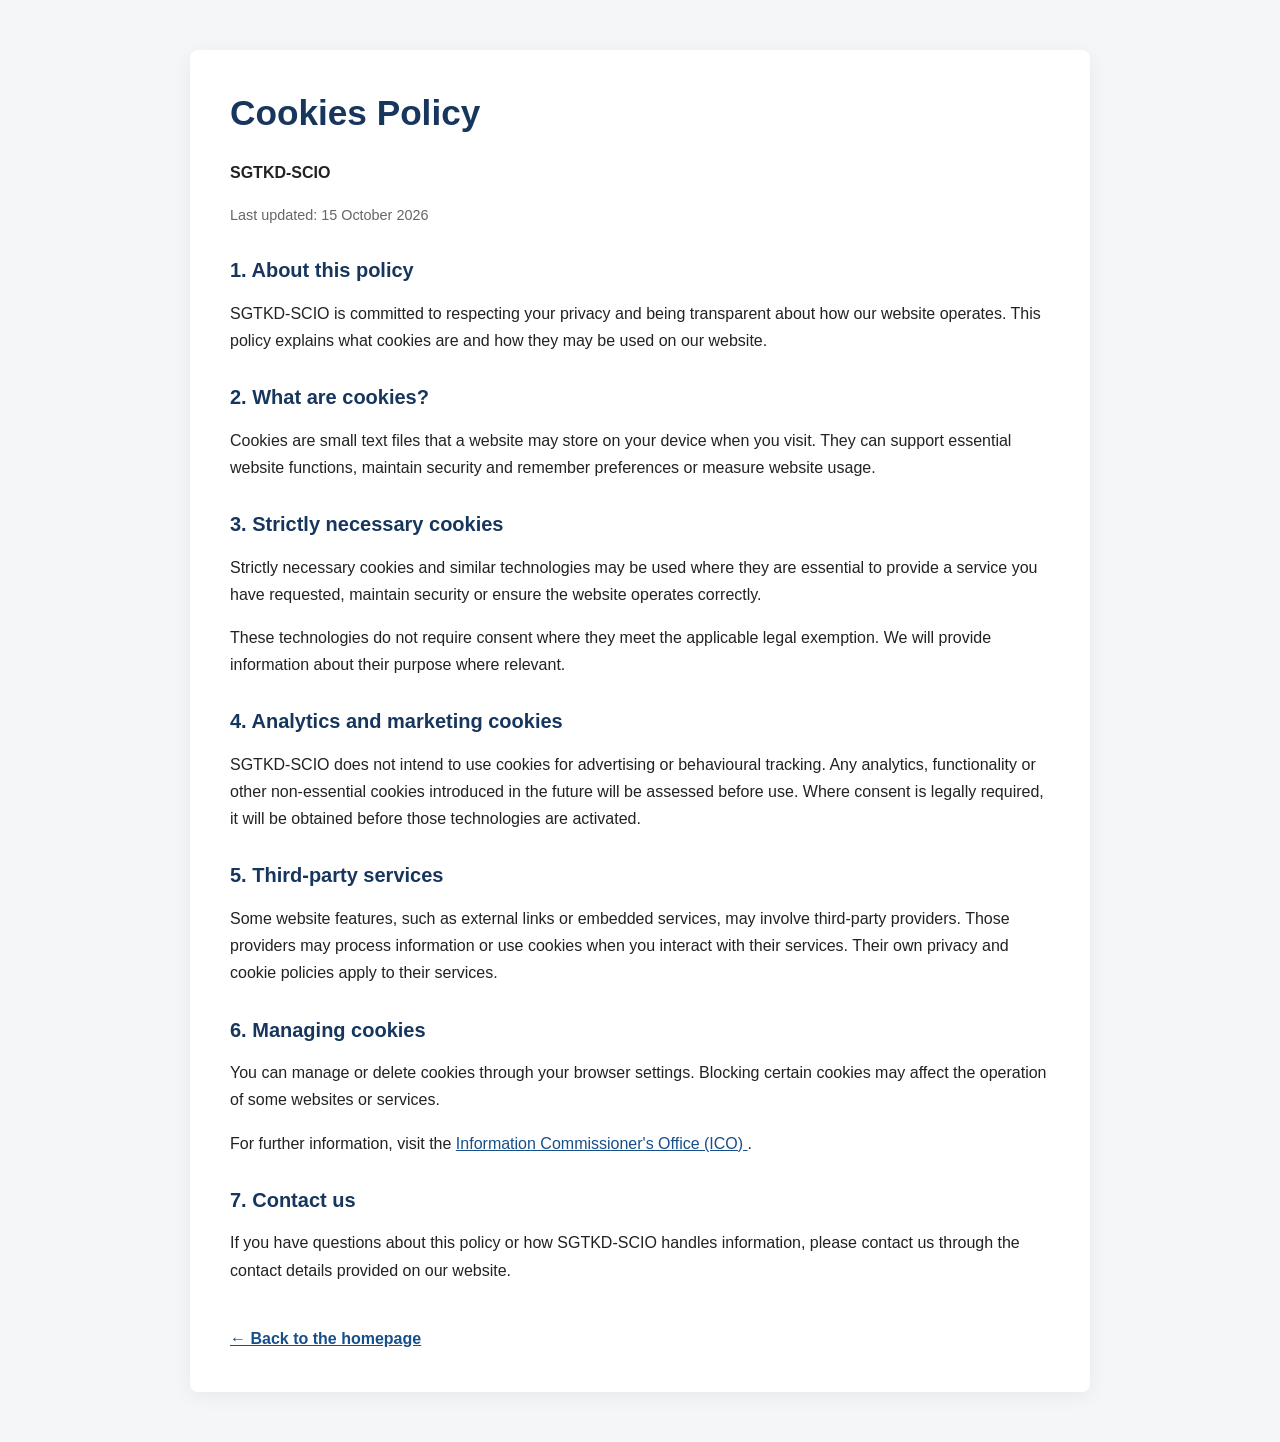
==== cookies.html @ 64c86ebf "Create cookies.html" ====
<!DOCTYPE html>
<html lang="en">
<head>
  <meta charset="UTF-8">
  <meta name="viewport" content="width=device-width, initial-scale=1.0">
  <meta name="description" content="Cookies Policy for SGTKD-SCIO.">
  <title>Cookies Policy | SGTKD-SCIO</title>

  <style>
    * {
      box-sizing: border-box;
    }

    body {
      margin: 0;
      font-family: Arial, Helvetica, sans-serif;
      line-height: 1.7;
      color: #222;
      background: #f5f6f8;
    }

    main {
      width: min(900px, 92%);
      margin: 50px auto;
      padding: 40px;
      background: #fff;
      border-radius: 8px;
      box-shadow: 0 4px 20px rgba(0, 0, 0, 0.06);
    }

    h1, h2 {
      color: #17365d;
      line-height: 1.3;
    }

    h1 {
      margin-top: 0;
      font-size: 2.2rem;
    }

    h2 {
      margin-top: 30px;
      font-size: 1.25rem;
    }

    a {
      color: #174f8a;
      overflow-wrap: anywhere;
    }

    .updated {
      color: #666;
      font-size: 0.9rem;
    }

    .back-link {
      display: inline-block;
      margin-top: 25px;
      font-weight: bold;
    }

    @media (max-width: 600px) {
      main {
        margin: 20px auto;
        padding: 24px 20px;
      }

      h1 {
        font-size: 1.8rem;
      }
    }
  </style>
</head>

<body>
  <main>
    <h1>Cookies Policy</h1>
    <p><strong>SGTKD-SCIO</strong></p>
    <p class="updated">Last updated: 15 October 2026</p>

    <h2>1. About this policy</h2>
    <p>
      SGTKD-SCIO is committed to respecting your privacy
      and being transparent about how our website operates.
      This policy explains what cookies are and how they
      may be used on our website.
    </p>

    <h2>2. What are cookies?</h2>
    <p>
      Cookies are small text files that a website may store
      on your device when you visit. They can support essential
      website functions, maintain security and remember
      preferences or measure website usage.
    </p>

    <h2>3. Strictly necessary cookies</h2>
    <p>
      Strictly necessary cookies and similar technologies may
      be used where they are essential to provide a service you
      have requested, maintain security or ensure the website
      operates correctly.
    </p>
    <p>
      These technologies do not require consent where they
      meet the applicable legal exemption. We will provide
      information about their purpose where relevant.
    </p>

    <h2>4. Analytics and marketing cookies</h2>
    <p>
      SGTKD-SCIO does not intend to use cookies for advertising
      or behavioural tracking. Any analytics, functionality or
      other non-essential cookies introduced in the future will
      be assessed before use. Where consent is legally required,
      it will be obtained before those technologies are activated.
    </p>

    <h2>5. Third-party services</h2>
    <p>
      Some website features, such as external links or embedded
      services, may involve third-party providers. Those
      providers may process information or use cookies when you
      interact with their services. Their own privacy and cookie
      policies apply to their services.
    </p>

    <h2>6. Managing cookies</h2>
    <p>
      You can manage or delete cookies through your browser
      settings. Blocking certain cookies may affect the
      operation of some websites or services.
    </p>
    <p>
      For further information, visit the
      <a href="https://ico.org.uk/" target="_blank"
         rel="noopener noreferrer">
        Information Commissioner's Office (ICO)
      </a>.
    </p>

    <h2>7. Contact us</h2>
    <p>
      If you have questions about this policy or how SGTKD-SCIO
      handles information, please contact us through the contact
      details provided on our website.
    </p>

    <a class="back-link" href="index.html">
      &larr; Back to the homepage
    </a>
  </main>
</body>
</html>
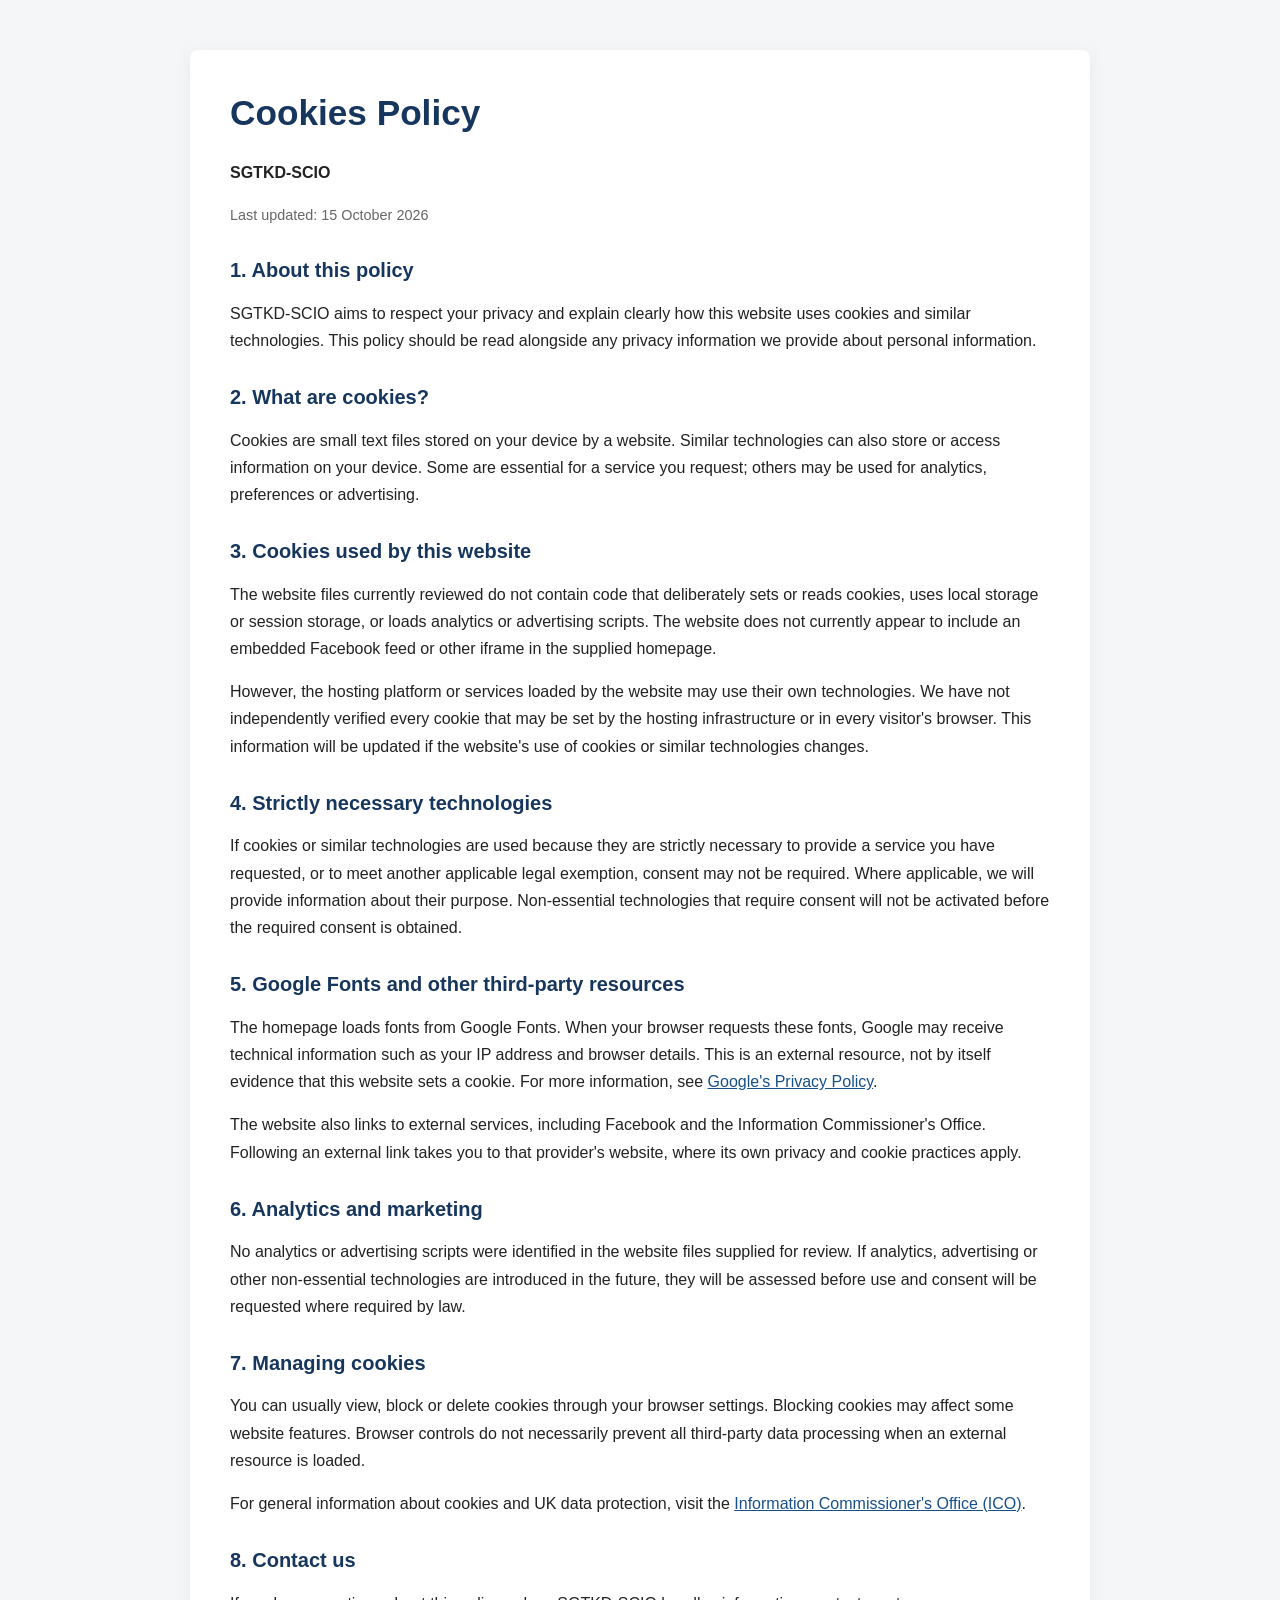
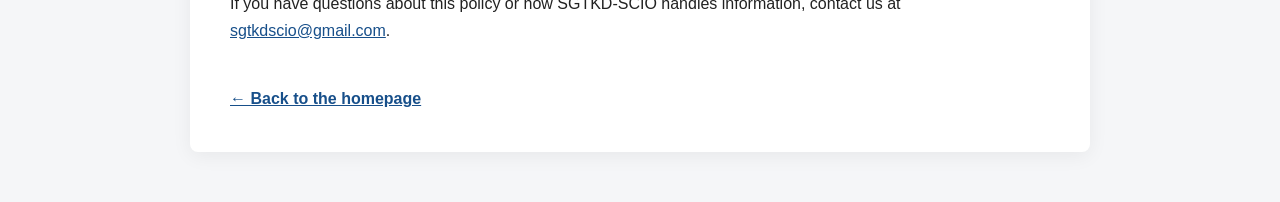
==== commit be379166: "Add files via upload" ====
--- a/cookies.html
+++ b/cookies.html
@@ -1,17 +1,13 @@
-
 <!DOCTYPE html>
 <html lang="en">
 <head>
   <meta charset="UTF-8">
   <meta name="viewport" content="width=device-width, initial-scale=1.0">
-  <meta name="description" content="Cookies Policy for SGTKD-SCIO.">
+  <meta name="description" content="Cookies and third-party resources information for SGTKD-SCIO.">
+  <meta name="theme-color" content="#071018">
   <title>Cookies Policy | SGTKD-SCIO</title>
-
   <style>
-    * {
-      box-sizing: border-box;
-    }
-
+    * { box-sizing: border-box; }
     body {
       margin: 0;
       font-family: Arial, Helvetica, sans-serif;
@@ -19,7 +15,6 @@
       color: #222;
       background: #f5f6f8;
     }
-
     main {
       width: min(900px, 92%);
       margin: 50px auto;
@@ -28,51 +23,18 @@
       border-radius: 8px;
       box-shadow: 0 4px 20px rgba(0, 0, 0, 0.06);
     }
-
-    h1, h2 {
-      color: #17365d;
-      line-height: 1.3;
-    }
-
-    h1 {
-      margin-top: 0;
-      font-size: 2.2rem;
-    }
-
-    h2 {
-      margin-top: 30px;
-      font-size: 1.25rem;
-    }
-
-    a {
-      color: #174f8a;
-      overflow-wrap: anywhere;
-    }
-
-    .updated {
-      color: #666;
-      font-size: 0.9rem;
-    }
-
-    .back-link {
-      display: inline-block;
-      margin-top: 25px;
-      font-weight: bold;
-    }
-
+    h1, h2 { color: #17365d; line-height: 1.3; }
+    h1 { margin-top: 0; font-size: 2.2rem; }
+    h2 { margin-top: 30px; font-size: 1.25rem; }
+    a { color: #174f8a; overflow-wrap: anywhere; }
+    .updated { color: #666; font-size: .9rem; }
+    .back-link { display: inline-block; margin-top: 25px; font-weight: bold; }
     @media (max-width: 600px) {
-      main {
-        margin: 20px auto;
-        padding: 24px 20px;
-      }
-
-      h1 {
-        font-size: 1.8rem;
-      }
+      main { margin: 20px auto; padding: 24px 20px; }
+      h1 { font-size: 1.8rem; }
     }
   </style>
 </head>
-
 <body>
   <main>
     <h1>Cookies Policy</h1>
@@ -81,75 +43,86 @@
 
     <h2>1. About this policy</h2>
     <p>
-      SGTKD-SCIO is committed to respecting your privacy
-      and being transparent about how our website operates.
-      This policy explains what cookies are and how they
-      may be used on our website.
+      SGTKD-SCIO aims to respect your privacy and explain clearly how this website
+      uses cookies and similar technologies. This policy should be read alongside
+      any privacy information we provide about personal information.
     </p>
 
     <h2>2. What are cookies?</h2>
     <p>
-      Cookies are small text files that a website may store
-      on your device when you visit. They can support essential
-      website functions, maintain security and remember
-      preferences or measure website usage.
+      Cookies are small text files stored on your device by a website. Similar
+      technologies can also store or access information on your device. Some are
+      essential for a service you request; others may be used for analytics,
+      preferences or advertising.
     </p>
 
-    <h2>3. Strictly necessary cookies</h2>
+    <h2>3. Cookies used by this website</h2>
     <p>
-      Strictly necessary cookies and similar technologies may
-      be used where they are essential to provide a service you
-      have requested, maintain security or ensure the website
-      operates correctly.
+      The website files currently reviewed do not contain code that deliberately
+      sets or reads cookies, uses local storage or session storage, or loads
+      analytics or advertising scripts. The website does not currently appear to
+      include an embedded Facebook feed or other iframe in the supplied homepage.
     </p>
     <p>
-      These technologies do not require consent where they
-      meet the applicable legal exemption. We will provide
-      information about their purpose where relevant.
+      However, the hosting platform or services loaded by the website may use
+      their own technologies. We have not independently verified every cookie
+      that may be set by the hosting infrastructure or in every visitor's browser.
+      This information will be updated if the website's use of cookies or similar
+      technologies changes.
     </p>
 
-    <h2>4. Analytics and marketing cookies</h2>
+    <h2>4. Strictly necessary technologies</h2>
     <p>
-      SGTKD-SCIO does not intend to use cookies for advertising
-      or behavioural tracking. Any analytics, functionality or
-      other non-essential cookies introduced in the future will
-      be assessed before use. Where consent is legally required,
-      it will be obtained before those technologies are activated.
+      If cookies or similar technologies are used because they are strictly
+      necessary to provide a service you have requested, or to meet another
+      applicable legal exemption, consent may not be required. Where applicable,
+      we will provide information about their purpose. Non-essential technologies
+      that require consent will not be activated before the required consent is
+      obtained.
     </p>
 
-    <h2>5. Third-party services</h2>
+    <h2>5. Google Fonts and other third-party resources</h2>
     <p>
-      Some website features, such as external links or embedded
-      services, may involve third-party providers. Those
-      providers may process information or use cookies when you
-      interact with their services. Their own privacy and cookie
-      policies apply to their services.
+      The homepage loads fonts from Google Fonts. When your browser requests
+      these fonts, Google may receive technical information such as your IP
+      address and browser details. This is an external resource, not by itself
+      evidence that this website sets a cookie. For more information, see
+      <a href="https://policies.google.com/privacy" target="_blank" rel="noopener noreferrer">Google's Privacy Policy</a>.
+    </p>
+    <p>
+      The website also links to external services, including Facebook and the
+      Information Commissioner's Office. Following an external link takes you to
+      that provider's website, where its own privacy and cookie practices apply.
     </p>
 
-    <h2>6. Managing cookies</h2>
+    <h2>6. Analytics and marketing</h2>
     <p>
-      You can manage or delete cookies through your browser
-      settings. Blocking certain cookies may affect the
-      operation of some websites or services.
+      No analytics or advertising scripts were identified in the website files
+      supplied for review. If analytics, advertising or other non-essential
+      technologies are introduced in the future, they will be assessed before
+      use and consent will be requested where required by law.
+    </p>
+
+    <h2>7. Managing cookies</h2>
+    <p>
+      You can usually view, block or delete cookies through your browser settings.
+      Blocking cookies may affect some website features. Browser controls do not
+      necessarily prevent all third-party data processing when an external
+      resource is loaded.
     </p>
     <p>
-      For further information, visit the
-      <a href="https://ico.org.uk/" target="_blank"
-         rel="noopener noreferrer">
-        Information Commissioner's Office (ICO)
-      </a>.
+      For general information about cookies and UK data protection, visit the
+      <a href="https://ico.org.uk/" target="_blank" rel="noopener noreferrer">Information Commissioner's Office (ICO)</a>.
     </p>
 
-    <h2>7. Contact us</h2>
+    <h2>8. Contact us</h2>
     <p>
-      If you have questions about this policy or how SGTKD-SCIO
-      handles information, please contact us through the contact
-      details provided on our website.
+      If you have questions about this policy or how SGTKD-SCIO handles
+      information, contact us at
+      <a href="mailto:sgtkdscio@gmail.com">sgtkdscio@gmail.com</a>.
     </p>
 
-    <a class="back-link" href="index.html">
-      &larr; Back to the homepage
-    </a>
+    <a class="back-link" href="index.html">&larr; Back to the homepage</a>
   </main>
 </body>
 </html>
